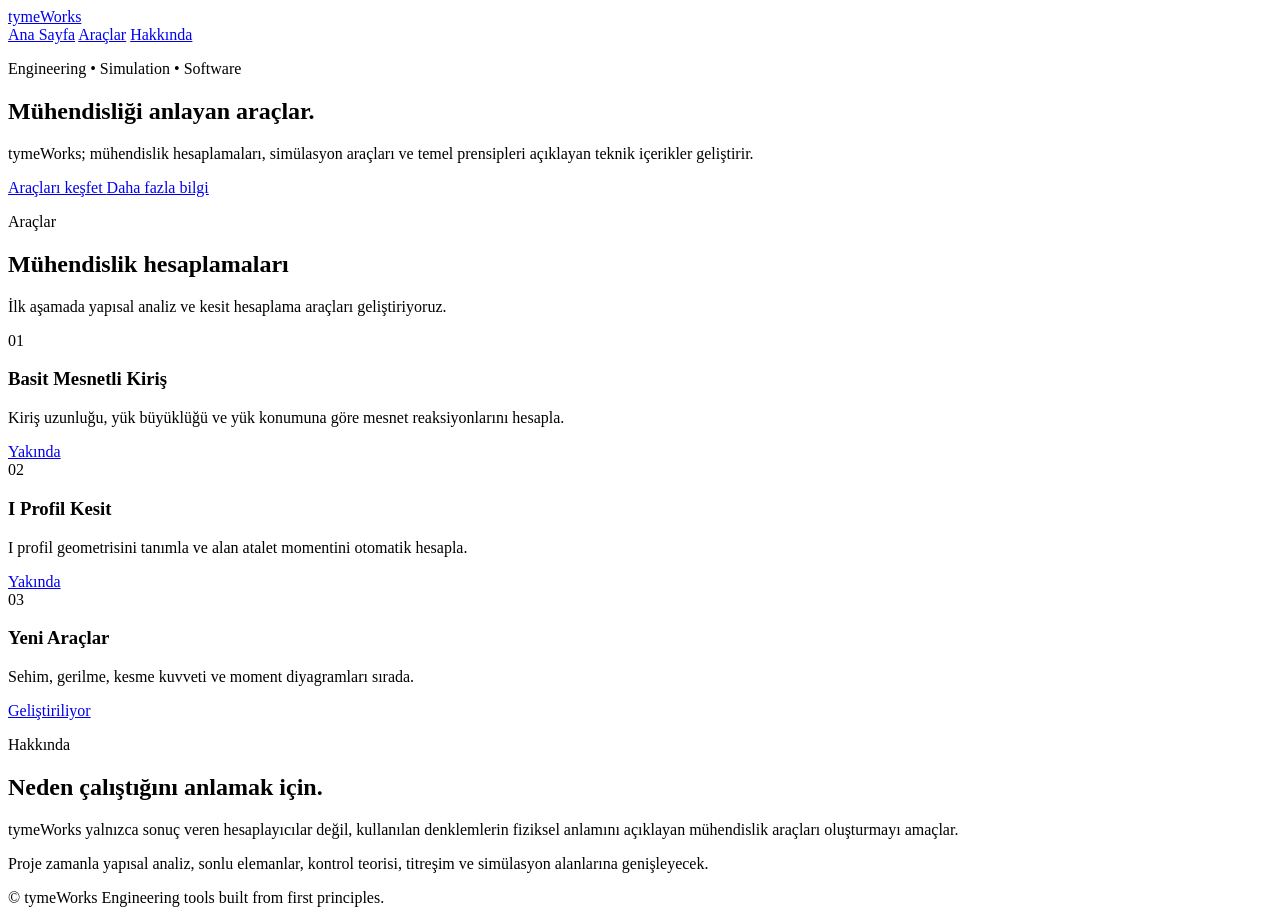
==== index.html @ eb982fd6 "Add initial homepage structure" ====
<!DOCTYPE html>
<html lang="tr">
<head>
  <meta charset="UTF-8" />
  <meta name="viewport" content="width=device-width, initial-scale=1.0" />
  <meta
    name="description"
    content="tymeWorks mühendislik araçları, simülasyonlar ve teknik içerikler geliştirir."
  />

  <title>tymeWorks</title>

  <link rel="stylesheet" href="style.css" />
</head>

<body>
  <header class="site-header">
    <div class="container header-inner">
      <a class="brand" href="#">
        <span class="brand-tyme">tyme</span><span class="brand-works">Works</span>
      </a>

      <nav class="main-nav" aria-label="Ana menü">
        <a href="#home">Ana Sayfa</a>
        <a href="#tools">Araçlar</a>
        <a href="#about">Hakkında</a>
      </nav>
    </div>
  </header>

  <main>
    <section id="home" class="hero">
      <div class="container hero-content">
        <p class="eyebrow">Engineering • Simulation • Software</p>

        <h1>Mühendisliği anlayan araçlar.</h1>

        <p class="hero-text">
          tymeWorks; mühendislik hesaplamaları, simülasyon araçları ve
          temel prensipleri açıklayan teknik içerikler geliştirir.
        </p>

        <div class="hero-actions">
          <a class="button button-primary" href="#tools">
            Araçları keşfet
          </a>

          <a class="button button-secondary" href="#about">
            Daha fazla bilgi
          </a>
        </div>
      </div>
    </section>

    <section id="tools" class="section">
      <div class="container">
        <div class="section-heading">
          <p class="eyebrow">Araçlar</p>
          <h2>Mühendislik hesaplamaları</h2>
          <p>
            İlk aşamada yapısal analiz ve kesit hesaplama araçları
            geliştiriyoruz.
          </p>
        </div>

        <div class="card-grid">
          <article class="card">
            <span class="card-number">01</span>
            <h3>Basit Mesnetli Kiriş</h3>
            <p>
              Kiriş uzunluğu, yük büyüklüğü ve yük konumuna göre mesnet
              reaksiyonlarını hesapla.
            </p>
            <a href="#" aria-label="Basit mesnetli kiriş aracını aç">
              Yakında
            </a>
          </article>

          <article class="card">
            <span class="card-number">02</span>
            <h3>I Profil Kesit</h3>
            <p>
              I profil geometrisini tanımla ve alan atalet momentini otomatik
              hesapla.
            </p>
            <a href="#" aria-label="I profil kesit aracını aç">
              Yakında
            </a>
          </article>

          <article class="card">
            <span class="card-number">03</span>
            <h3>Yeni Araçlar</h3>
            <p>
              Sehim, gerilme, kesme kuvveti ve moment diyagramları sırada.
            </p>
            <a href="#" aria-label="Yeni araçlar hakkında bilgi">
              Geliştiriliyor
            </a>
          </article>
        </div>
      </div>
    </section>

    <section id="about" class="section section-dark">
      <div class="container about-grid">
        <div>
          <p class="eyebrow">Hakkında</p>
          <h2>Neden çalıştığını anlamak için.</h2>
        </div>

        <div>
          <p>
            tymeWorks yalnızca sonuç veren hesaplayıcılar değil, kullanılan
            denklemlerin fiziksel anlamını açıklayan mühendislik araçları
            oluşturmayı amaçlar.
          </p>

          <p>
            Proje zamanla yapısal analiz, sonlu elemanlar, kontrol teorisi,
            titreşim ve simülasyon alanlarına genişleyecek.
          </p>
        </div>
      </div>
    </section>
  </main>

  <footer class="site-footer">
    <div class="container footer-inner">
      <span>© <span id="year"></span> tymeWorks</span>
      <span>Engineering tools built from first principles.</span>
    </div>
  </footer>

  <script src="script.js"></script>
</body>
</html>
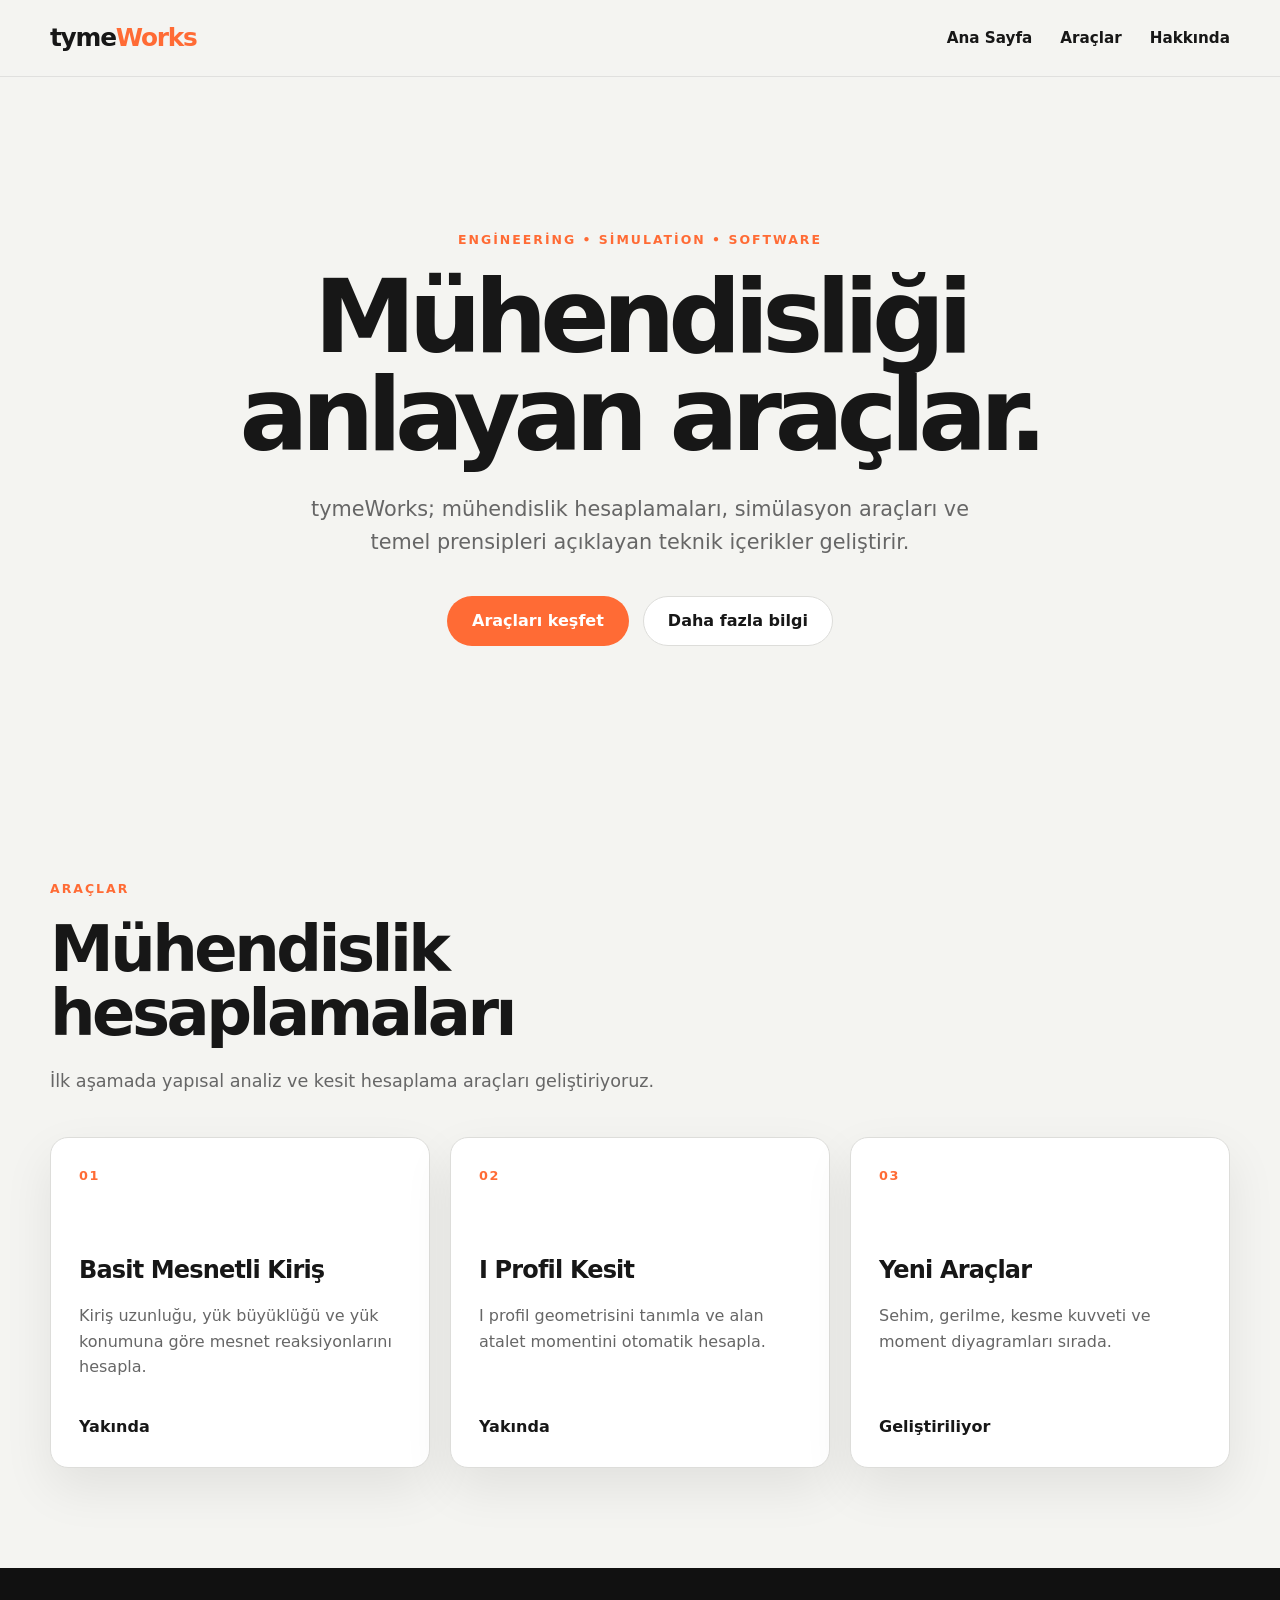
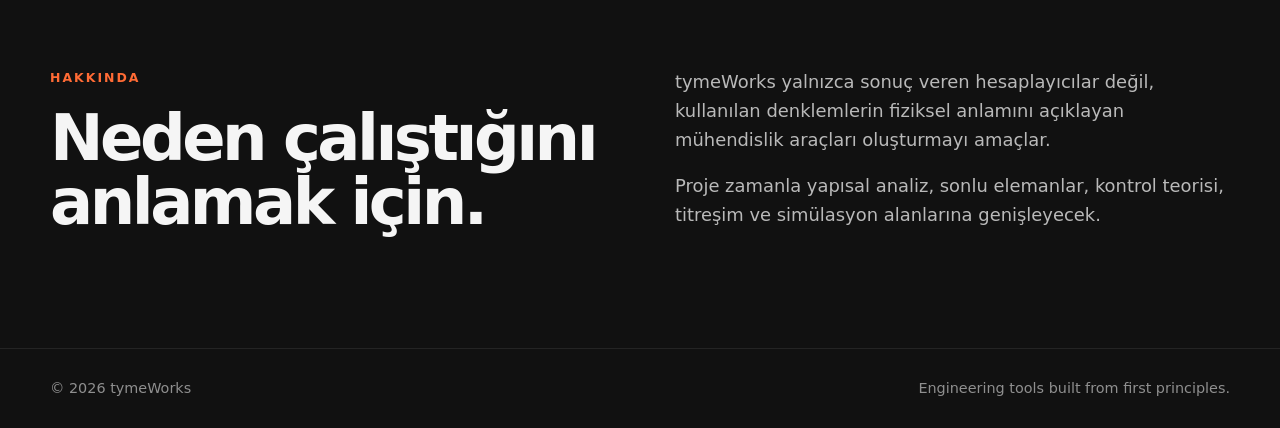
==== commit bde6a8c3: "Update index.html" ====
--- a/index.html
+++ b/index.html
@@ -132,6 +132,6 @@
     </div>
   </footer>
 
-  <script src="script.js"></script>
+  <script src="js/app.js"></script>
 </body>
 </html>
--- a/style.css
+++ b/style.css
@@ -0,0 +1,368 @@
+:root {
+  --bg: #f4f4f1;
+  --surface: #ffffff;
+  --surface-dark: #111111;
+  --text: #171717;
+  --text-muted: #666666;
+  --text-light: #f5f5f5;
+  --border: #ddddda;
+  --accent: #ff6b35;
+  --accent-dark: #d94f1f;
+  --container-width: 1180px;
+  --radius: 18px;
+  --shadow: 0 20px 50px rgba(0, 0, 0, 0.08);
+}
+
+* {
+  box-sizing: border-box;
+}
+
+html {
+  scroll-behavior: smooth;
+}
+
+body {
+  margin: 0;
+  font-family:
+    Inter,
+    ui-sans-serif,
+    system-ui,
+    -apple-system,
+    BlinkMacSystemFont,
+    "Segoe UI",
+    sans-serif;
+  background: var(--bg);
+  color: var(--text);
+  line-height: 1.6;
+}
+
+a {
+  color: inherit;
+  text-decoration: none;
+}
+
+img {
+  max-width: 100%;
+  display: block;
+}
+
+.container {
+  width: min(calc(100% - 40px), var(--container-width));
+  margin-inline: auto;
+}
+
+.site-header {
+  position: sticky;
+  top: 0;
+  z-index: 100;
+  border-bottom: 1px solid rgba(0, 0, 0, 0.08);
+  background: rgba(244, 244, 241, 0.88);
+  backdrop-filter: blur(14px);
+}
+
+.header-inner {
+  min-height: 76px;
+  display: flex;
+  align-items: center;
+  justify-content: space-between;
+  gap: 24px;
+}
+
+.brand {
+  display: inline-flex;
+  align-items: baseline;
+  font-size: 1.55rem;
+  font-weight: 800;
+  letter-spacing: -0.05em;
+}
+
+.brand-tyme {
+  font-weight: 650;
+}
+
+.brand-works {
+  color: var(--accent);
+}
+
+.main-nav {
+  display: flex;
+  align-items: center;
+  gap: 28px;
+}
+
+.main-nav a {
+  position: relative;
+  font-size: 0.95rem;
+  font-weight: 600;
+}
+
+.main-nav a::after {
+  content: "";
+  position: absolute;
+  left: 0;
+  bottom: -7px;
+  width: 100%;
+  height: 2px;
+  background: var(--accent);
+  transform: scaleX(0);
+  transform-origin: right;
+  transition: transform 180ms ease;
+}
+
+.main-nav a:hover::after {
+  transform: scaleX(1);
+  transform-origin: left;
+}
+
+.hero {
+  min-height: 78vh;
+  display: grid;
+  place-items: center;
+  padding: 110px 0 90px;
+}
+
+.hero-content {
+  max-width: 900px;
+  text-align: center;
+}
+
+.eyebrow {
+  margin: 0 0 18px;
+  color: var(--accent);
+  font-size: 0.78rem;
+  font-weight: 800;
+  letter-spacing: 0.16em;
+  text-transform: uppercase;
+}
+
+.hero h1 {
+  max-width: 850px;
+  margin: 0 auto;
+  font-size: clamp(3rem, 8vw, 6.8rem);
+  line-height: 0.95;
+  letter-spacing: -0.07em;
+}
+
+.hero-text {
+  max-width: 720px;
+  margin: 30px auto 0;
+  color: var(--text-muted);
+  font-size: clamp(1.05rem, 2vw, 1.3rem);
+}
+
+.hero-actions {
+  display: flex;
+  justify-content: center;
+  flex-wrap: wrap;
+  gap: 14px;
+  margin-top: 36px;
+}
+
+.button {
+  display: inline-flex;
+  min-height: 50px;
+  align-items: center;
+  justify-content: center;
+  padding: 0 24px;
+  border: 1px solid transparent;
+  border-radius: 999px;
+  font-weight: 750;
+  transition:
+    transform 160ms ease,
+    background 160ms ease,
+    border-color 160ms ease;
+}
+
+.button:hover {
+  transform: translateY(-2px);
+}
+
+.button-primary {
+  background: var(--accent);
+  color: #ffffff;
+}
+
+.button-primary:hover {
+  background: var(--accent-dark);
+}
+
+.button-secondary {
+  border-color: var(--border);
+  background: var(--surface);
+}
+
+.button-secondary:hover {
+  border-color: #b9b9b3;
+}
+
+.section {
+  padding: 100px 0;
+}
+
+.section-heading {
+  max-width: 700px;
+  margin-bottom: 42px;
+}
+
+.section-heading h2,
+.about-grid h2 {
+  margin: 0;
+  font-size: clamp(2.2rem, 5vw, 4.2rem);
+  line-height: 1;
+  letter-spacing: -0.055em;
+}
+
+.section-heading > p:last-child {
+  max-width: 620px;
+  margin: 22px 0 0;
+  color: var(--text-muted);
+  font-size: 1.1rem;
+}
+
+.card-grid {
+  display: grid;
+  grid-template-columns: repeat(3, 1fr);
+  gap: 20px;
+}
+
+.card {
+  min-height: 330px;
+  display: flex;
+  flex-direction: column;
+  padding: 28px;
+  border: 1px solid var(--border);
+  border-radius: var(--radius);
+  background: var(--surface);
+  box-shadow: var(--shadow);
+  transition:
+    transform 180ms ease,
+    box-shadow 180ms ease;
+}
+
+.card:hover {
+  transform: translateY(-6px);
+  box-shadow: 0 28px 70px rgba(0, 0, 0, 0.11);
+}
+
+.card-number {
+  color: var(--accent);
+  font-size: 0.8rem;
+  font-weight: 800;
+  letter-spacing: 0.12em;
+}
+
+.card h3 {
+  margin: 64px 0 14px;
+  font-size: 1.5rem;
+  letter-spacing: -0.035em;
+}
+
+.card p {
+  margin: 0;
+  color: var(--text-muted);
+}
+
+.card a {
+  margin-top: auto;
+  padding-top: 34px;
+  font-weight: 750;
+}
+
+.section-dark {
+  background: var(--surface-dark);
+  color: var(--text-light);
+}
+
+.about-grid {
+  display: grid;
+  grid-template-columns: 1fr 1fr;
+  align-items: start;
+  gap: 70px;
+}
+
+.about-grid > div:last-child {
+  color: #b9b9b9;
+  font-size: 1.12rem;
+}
+
+.about-grid p {
+  margin-top: 0;
+}
+
+.site-footer {
+  padding: 28px 0;
+  border-top: 1px solid rgba(255, 255, 255, 0.08);
+  background: var(--surface-dark);
+  color: #8f8f8f;
+}
+
+.footer-inner {
+  display: flex;
+  align-items: center;
+  justify-content: space-between;
+  gap: 20px;
+  font-size: 0.9rem;
+}
+
+@media (max-width: 850px) {
+  .main-nav {
+    gap: 16px;
+  }
+
+  .card-grid,
+  .about-grid {
+    grid-template-columns: 1fr;
+  }
+
+  .about-grid {
+    gap: 36px;
+  }
+
+  .card {
+    min-height: 280px;
+  }
+}
+
+@media (max-width: 620px) {
+  .container {
+    width: min(calc(100% - 28px), var(--container-width));
+  }
+
+  .header-inner {
+    min-height: 68px;
+  }
+
+  .main-nav {
+    gap: 12px;
+  }
+
+  .main-nav a {
+    font-size: 0.82rem;
+  }
+
+  .hero {
+    min-height: auto;
+    padding: 90px 0 70px;
+  }
+
+  .hero h1 {
+    font-size: clamp(3rem, 17vw, 4.6rem);
+  }
+
+  .hero-actions {
+    flex-direction: column;
+  }
+
+  .button {
+    width: 100%;
+  }
+
+  .section {
+    padding: 74px 0;
+  }
+
+  .footer-inner {
+    flex-direction: column;
+    align-items: flex-start;
+  }
+}
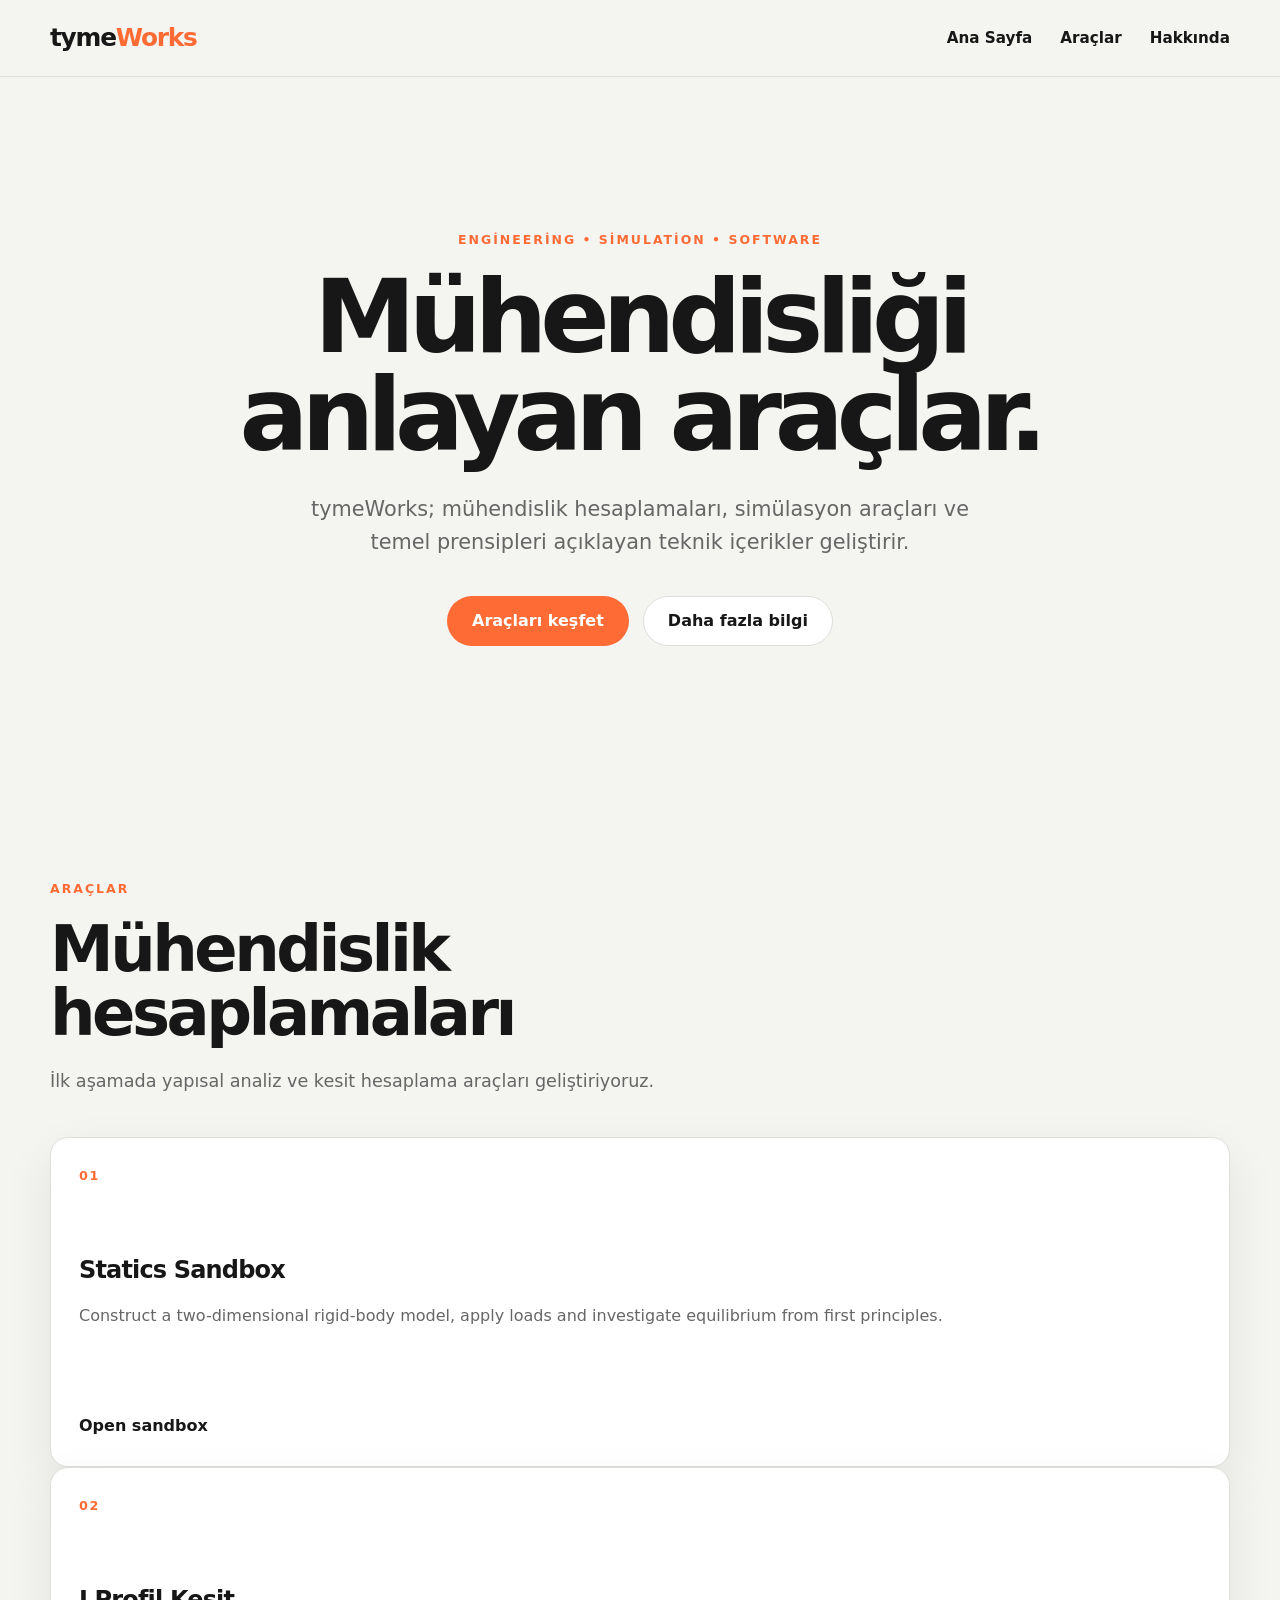
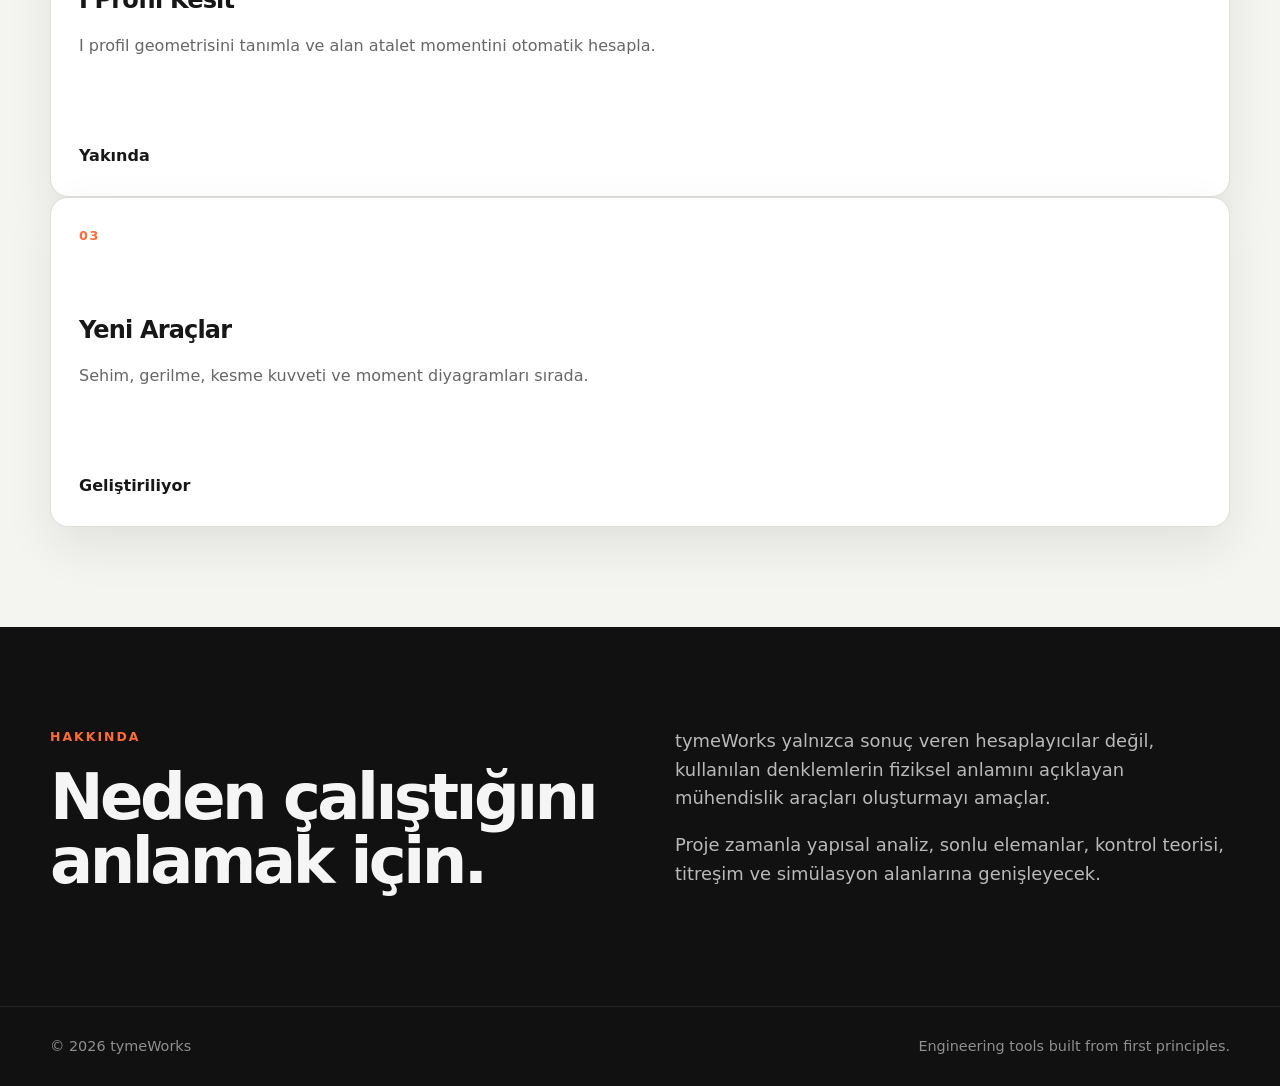
==== commit 1e76d6b3: "Link homepage to Statics Sandbox" ====
--- a/index.html
+++ b/index.html
@@ -10,7 +10,7 @@
 
   <title>tymeWorks</title>
 
-  <link rel="stylesheet" href="style.css" />
+  <link rel="stylesheet" href="css/style.css" />
 </head>
 
 <body>
@@ -63,18 +63,23 @@
           </p>
         </div>
 
-        <div class="card-grid">
-          <article class="card">
-            <span class="card-number">01</span>
-            <h3>Basit Mesnetli Kiriş</h3>
-            <p>
-              Kiriş uzunluğu, yük büyüklüğü ve yük konumuna göre mesnet
-              reaksiyonlarını hesapla.
-            </p>
-            <a href="#" aria-label="Basit mesnetli kiriş aracını aç">
-              Yakında
-            </a>
-          </article>
+        <article class="card">
+          <span class="card-number">01</span>
+        
+          <h3>Statics Sandbox</h3>
+        
+          <p>
+            Construct a two-dimensional rigid-body model, apply loads and
+            investigate equilibrium from first principles.
+          </p>
+        
+          <a
+            href="statics.html"
+            aria-label="Open the Statics Sandbox"
+          >
+            Open sandbox
+          </a>
+        </article>
 
           <article class="card">
             <span class="card-number">02</span>
--- a/css/style.css
+++ b/css/style.css
@@ -0,0 +1,368 @@
+:root {
+  --bg: #f4f4f1;
+  --surface: #ffffff;
+  --surface-dark: #111111;
+  --text: #171717;
+  --text-muted: #666666;
+  --text-light: #f5f5f5;
+  --border: #ddddda;
+  --accent: #ff6b35;
+  --accent-dark: #d94f1f;
+  --container-width: 1180px;
+  --radius: 18px;
+  --shadow: 0 20px 50px rgba(0, 0, 0, 0.08);
+}
+
+* {
+  box-sizing: border-box;
+}
+
+html {
+  scroll-behavior: smooth;
+}
+
+body {
+  margin: 0;
+  font-family:
+    Inter,
+    ui-sans-serif,
+    system-ui,
+    -apple-system,
+    BlinkMacSystemFont,
+    "Segoe UI",
+    sans-serif;
+  background: var(--bg);
+  color: var(--text);
+  line-height: 1.6;
+}
+
+a {
+  color: inherit;
+  text-decoration: none;
+}
+
+img {
+  max-width: 100%;
+  display: block;
+}
+
+.container {
+  width: min(calc(100% - 40px), var(--container-width));
+  margin-inline: auto;
+}
+
+.site-header {
+  position: sticky;
+  top: 0;
+  z-index: 100;
+  border-bottom: 1px solid rgba(0, 0, 0, 0.08);
+  background: rgba(244, 244, 241, 0.88);
+  backdrop-filter: blur(14px);
+}
+
+.header-inner {
+  min-height: 76px;
+  display: flex;
+  align-items: center;
+  justify-content: space-between;
+  gap: 24px;
+}
+
+.brand {
+  display: inline-flex;
+  align-items: baseline;
+  font-size: 1.55rem;
+  font-weight: 800;
+  letter-spacing: -0.05em;
+}
+
+.brand-tyme {
+  font-weight: 650;
+}
+
+.brand-works {
+  color: var(--accent);
+}
+
+.main-nav {
+  display: flex;
+  align-items: center;
+  gap: 28px;
+}
+
+.main-nav a {
+  position: relative;
+  font-size: 0.95rem;
+  font-weight: 600;
+}
+
+.main-nav a::after {
+  content: "";
+  position: absolute;
+  left: 0;
+  bottom: -7px;
+  width: 100%;
+  height: 2px;
+  background: var(--accent);
+  transform: scaleX(0);
+  transform-origin: right;
+  transition: transform 180ms ease;
+}
+
+.main-nav a:hover::after {
+  transform: scaleX(1);
+  transform-origin: left;
+}
+
+.hero {
+  min-height: 78vh;
+  display: grid;
+  place-items: center;
+  padding: 110px 0 90px;
+}
+
+.hero-content {
+  max-width: 900px;
+  text-align: center;
+}
+
+.eyebrow {
+  margin: 0 0 18px;
+  color: var(--accent);
+  font-size: 0.78rem;
+  font-weight: 800;
+  letter-spacing: 0.16em;
+  text-transform: uppercase;
+}
+
+.hero h1 {
+  max-width: 850px;
+  margin: 0 auto;
+  font-size: clamp(3rem, 8vw, 6.8rem);
+  line-height: 0.95;
+  letter-spacing: -0.07em;
+}
+
+.hero-text {
+  max-width: 720px;
+  margin: 30px auto 0;
+  color: var(--text-muted);
+  font-size: clamp(1.05rem, 2vw, 1.3rem);
+}
+
+.hero-actions {
+  display: flex;
+  justify-content: center;
+  flex-wrap: wrap;
+  gap: 14px;
+  margin-top: 36px;
+}
+
+.button {
+  display: inline-flex;
+  min-height: 50px;
+  align-items: center;
+  justify-content: center;
+  padding: 0 24px;
+  border: 1px solid transparent;
+  border-radius: 999px;
+  font-weight: 750;
+  transition:
+    transform 160ms ease,
+    background 160ms ease,
+    border-color 160ms ease;
+}
+
+.button:hover {
+  transform: translateY(-2px);
+}
+
+.button-primary {
+  background: var(--accent);
+  color: #ffffff;
+}
+
+.button-primary:hover {
+  background: var(--accent-dark);
+}
+
+.button-secondary {
+  border-color: var(--border);
+  background: var(--surface);
+}
+
+.button-secondary:hover {
+  border-color: #b9b9b3;
+}
+
+.section {
+  padding: 100px 0;
+}
+
+.section-heading {
+  max-width: 700px;
+  margin-bottom: 42px;
+}
+
+.section-heading h2,
+.about-grid h2 {
+  margin: 0;
+  font-size: clamp(2.2rem, 5vw, 4.2rem);
+  line-height: 1;
+  letter-spacing: -0.055em;
+}
+
+.section-heading > p:last-child {
+  max-width: 620px;
+  margin: 22px 0 0;
+  color: var(--text-muted);
+  font-size: 1.1rem;
+}
+
+.card-grid {
+  display: grid;
+  grid-template-columns: repeat(3, 1fr);
+  gap: 20px;
+}
+
+.card {
+  min-height: 330px;
+  display: flex;
+  flex-direction: column;
+  padding: 28px;
+  border: 1px solid var(--border);
+  border-radius: var(--radius);
+  background: var(--surface);
+  box-shadow: var(--shadow);
+  transition:
+    transform 180ms ease,
+    box-shadow 180ms ease;
+}
+
+.card:hover {
+  transform: translateY(-6px);
+  box-shadow: 0 28px 70px rgba(0, 0, 0, 0.11);
+}
+
+.card-number {
+  color: var(--accent);
+  font-size: 0.8rem;
+  font-weight: 800;
+  letter-spacing: 0.12em;
+}
+
+.card h3 {
+  margin: 64px 0 14px;
+  font-size: 1.5rem;
+  letter-spacing: -0.035em;
+}
+
+.card p {
+  margin: 0;
+  color: var(--text-muted);
+}
+
+.card a {
+  margin-top: auto;
+  padding-top: 34px;
+  font-weight: 750;
+}
+
+.section-dark {
+  background: var(--surface-dark);
+  color: var(--text-light);
+}
+
+.about-grid {
+  display: grid;
+  grid-template-columns: 1fr 1fr;
+  align-items: start;
+  gap: 70px;
+}
+
+.about-grid > div:last-child {
+  color: #b9b9b9;
+  font-size: 1.12rem;
+}
+
+.about-grid p {
+  margin-top: 0;
+}
+
+.site-footer {
+  padding: 28px 0;
+  border-top: 1px solid rgba(255, 255, 255, 0.08);
+  background: var(--surface-dark);
+  color: #8f8f8f;
+}
+
+.footer-inner {
+  display: flex;
+  align-items: center;
+  justify-content: space-between;
+  gap: 20px;
+  font-size: 0.9rem;
+}
+
+@media (max-width: 850px) {
+  .main-nav {
+    gap: 16px;
+  }
+
+  .card-grid,
+  .about-grid {
+    grid-template-columns: 1fr;
+  }
+
+  .about-grid {
+    gap: 36px;
+  }
+
+  .card {
+    min-height: 280px;
+  }
+}
+
+@media (max-width: 620px) {
+  .container {
+    width: min(calc(100% - 28px), var(--container-width));
+  }
+
+  .header-inner {
+    min-height: 68px;
+  }
+
+  .main-nav {
+    gap: 12px;
+  }
+
+  .main-nav a {
+    font-size: 0.82rem;
+  }
+
+  .hero {
+    min-height: auto;
+    padding: 90px 0 70px;
+  }
+
+  .hero h1 {
+    font-size: clamp(3rem, 17vw, 4.6rem);
+  }
+
+  .hero-actions {
+    flex-direction: column;
+  }
+
+  .button {
+    width: 100%;
+  }
+
+  .section {
+    padding: 74px 0;
+  }
+
+  .footer-inner {
+    flex-direction: column;
+    align-items: flex-start;
+  }
+}
